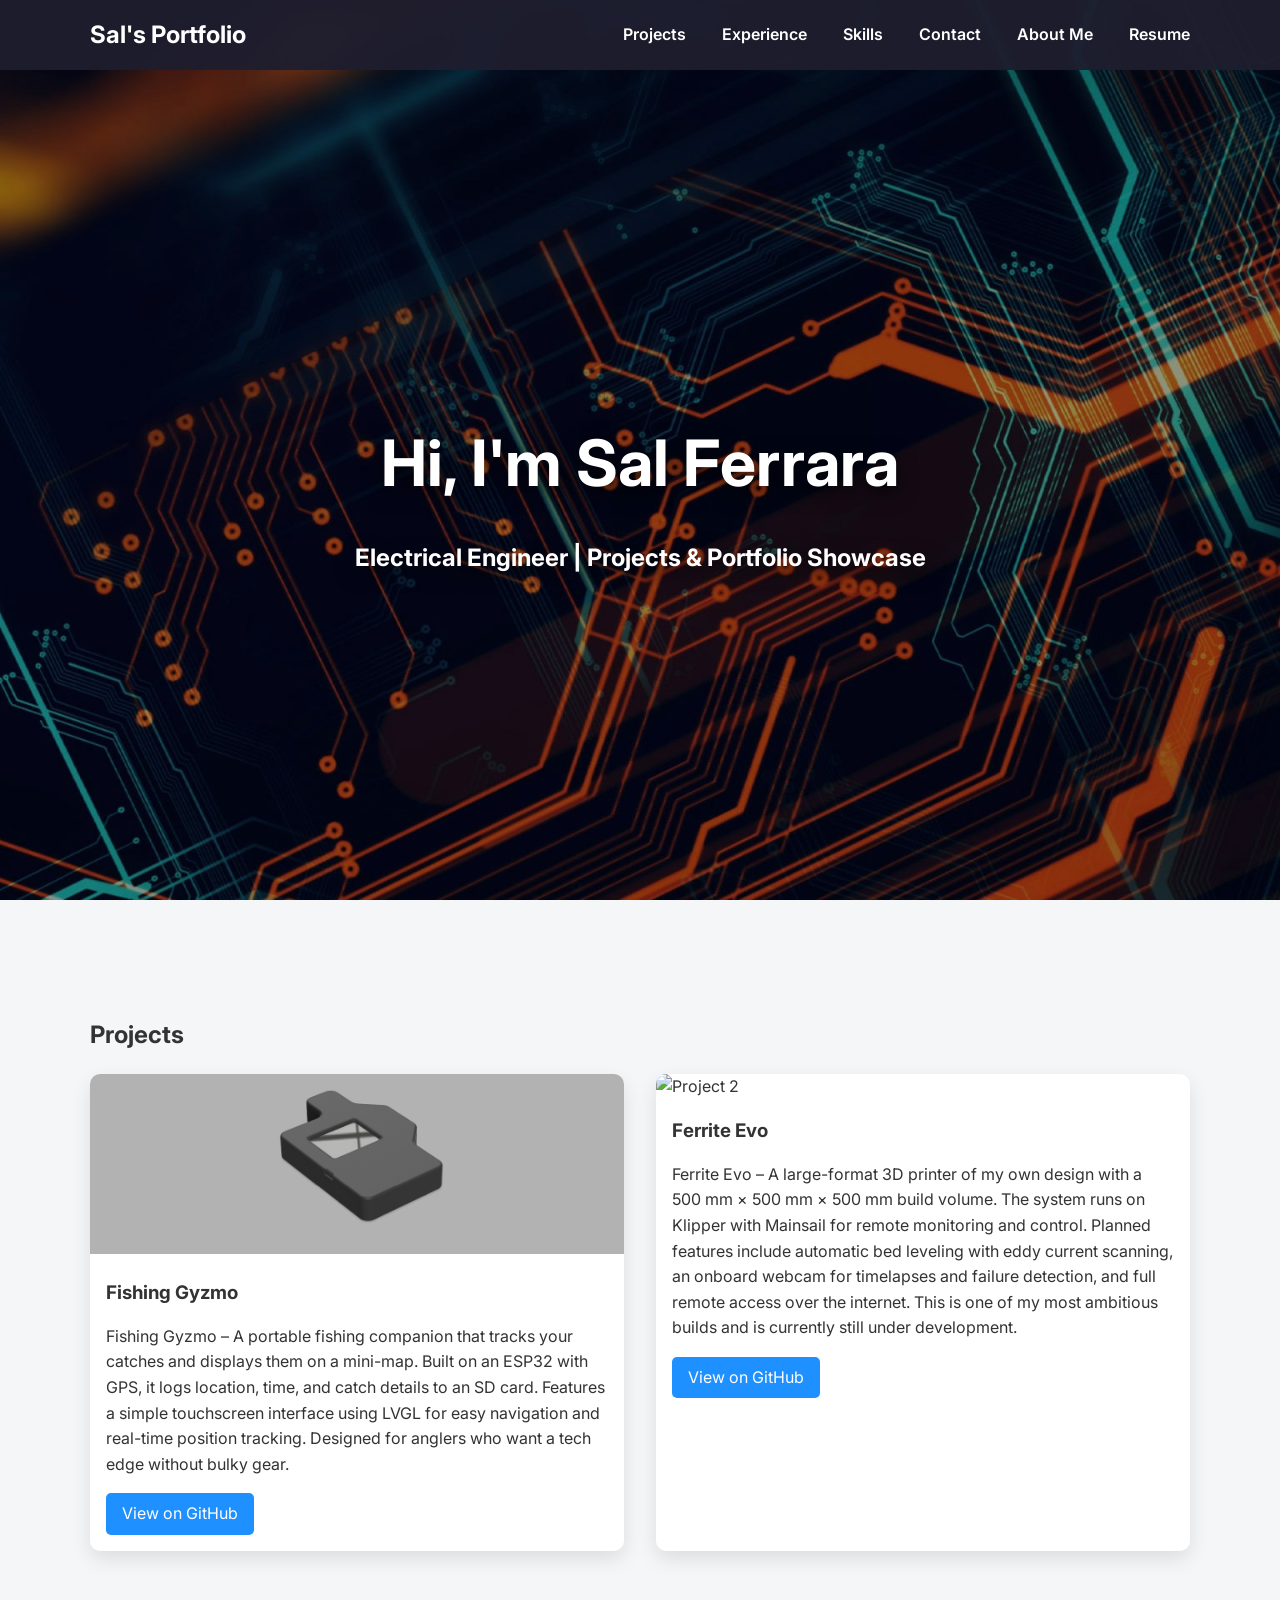
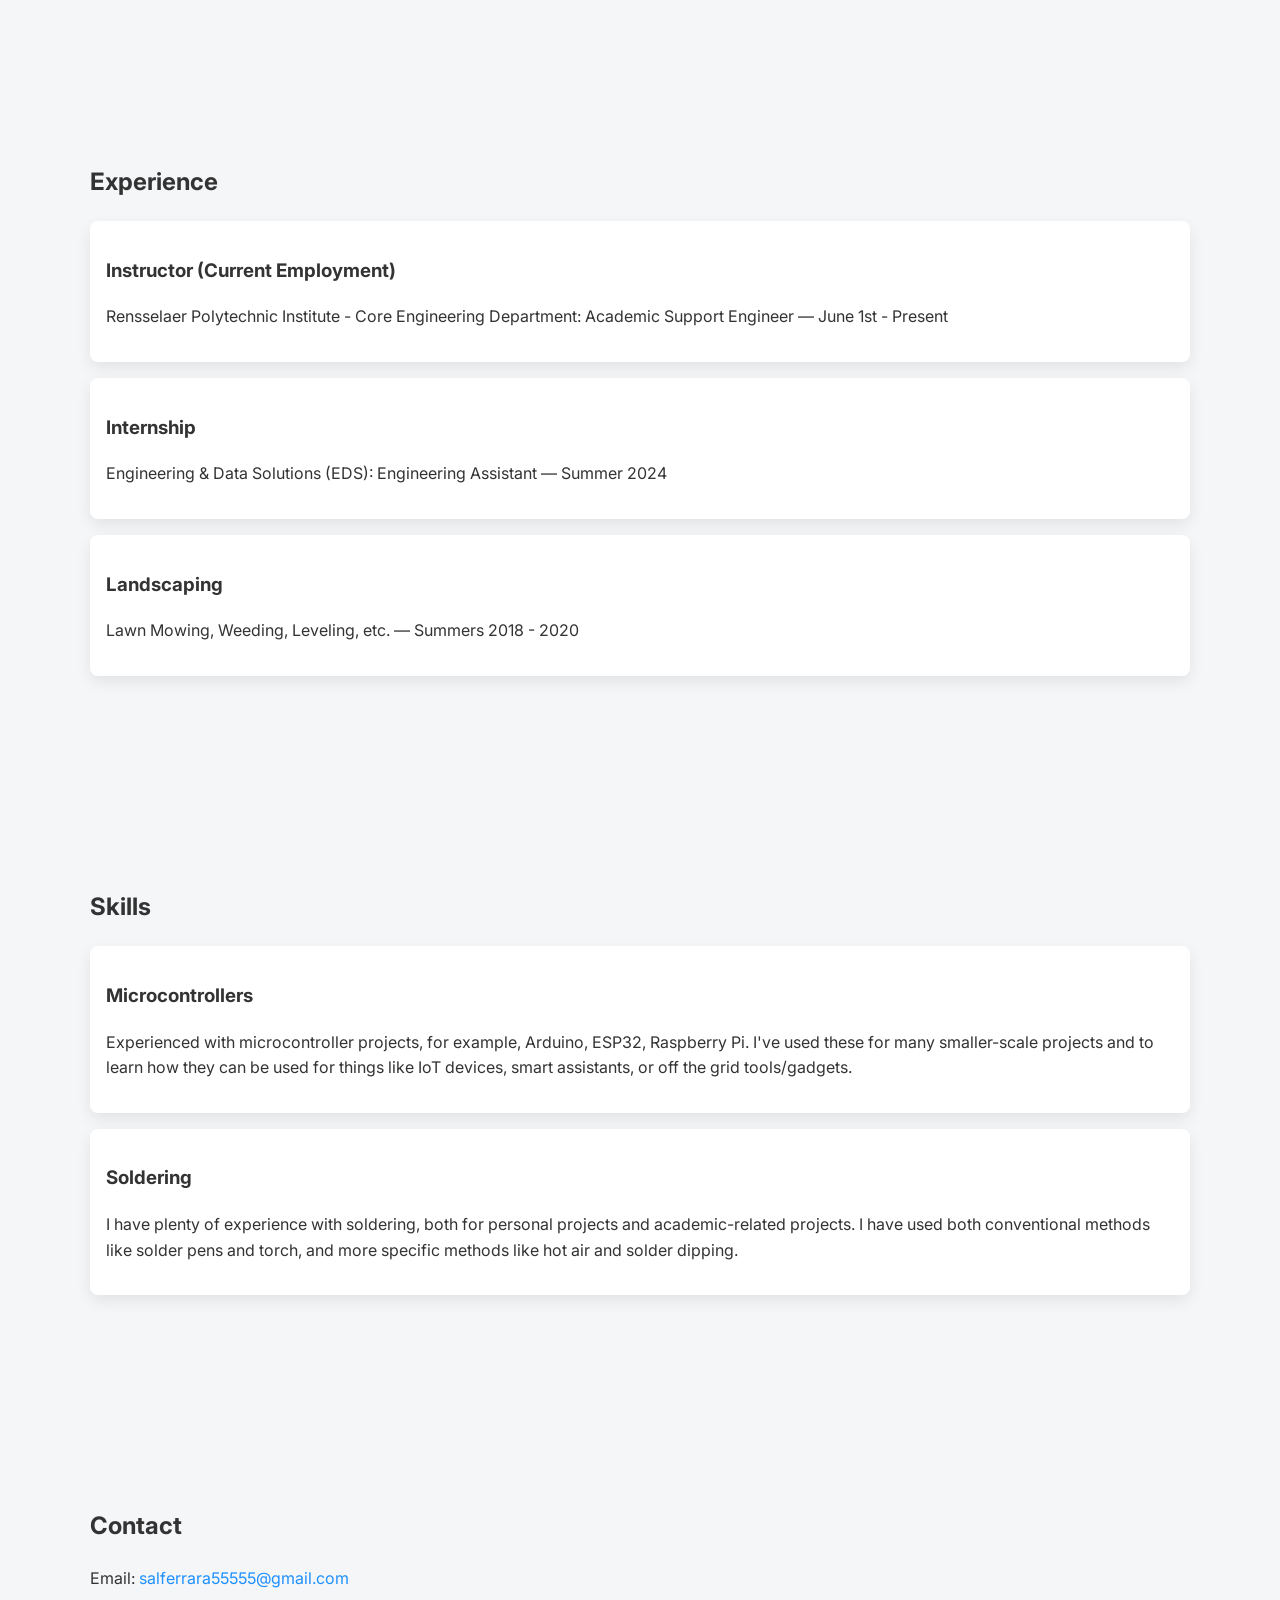
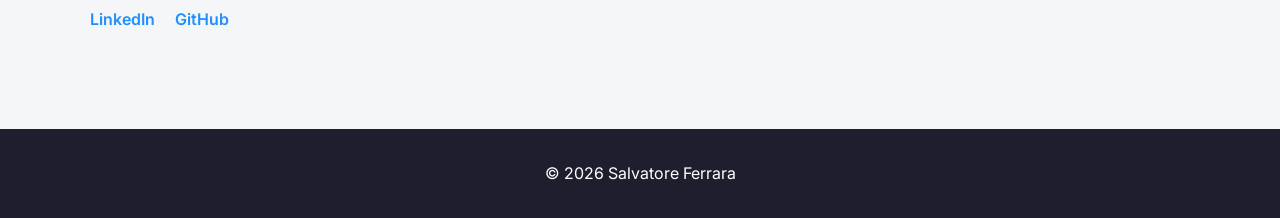
==== index.html @ 52828cb0 "Update index.html" ====
<!DOCTYPE html>
<html lang="en">
<head>
  <meta charset="UTF-8">
  <meta name="viewport" content="width=device-width, initial-scale=1.0">
  <title>Sal's Portfolio</title>
  <link href="https://fonts.googleapis.com/css2?family=Inter:wght@400;600;700&display=swap" rel="stylesheet">
  <link rel="stylesheet" href="style.css">
</head>
<body>

  <!-- Header / Navigation -->
  <header>
    <div class="container nav">
      <div class="logo">Sal's Portfolio</div>
      <nav class="nav-right">
        <a href="#projects">Projects</a>
        <a href="#experience">Experience</a>
        <a href="#skills">Skills</a>
        <a href="#contact">Contact</a>
        <a href="about.html">About Me</a>
        <a href="https://drive.google.com/file/d/1Gqsgn_rPoTcJtVbdsubpHDqqaTnlndVA/view?usp=sharing" target="_blank" class="no-scroll">Resume</a>
      </nav>
    </div>
  </header>

  <!-- Hero Section -->
  <section class="hero" id="hero">
    <div class="hero-content">
      <h1>Hi, I'm Sal Ferrara</h1>
      <p>Electrical Engineer | Projects & Portfolio Showcase</p>
    </div>
  </section>

  <!-- Projects Section -->
  <section id="projects" class="section">
    <div class="container">
      <h2>Projects</h2>
      <div class="grid">
        <div class="card">
          <img src="images/project1.png" alt="Project 1">
          <h3>Fishing Gyzmo</h3>
          <p>Fishing Gyzmo – A portable fishing companion that tracks your catches and displays them on a mini-map. Built on an ESP32 with GPS, it logs location, time, and catch details to an SD card. Features a simple touchscreen interface using LVGL for easy navigation and real-time position tracking. Designed for anglers who want a tech edge without bulky gear.</p>
          <a href="https://github.com/SalFerrara5/Fishing-Gyzmo/blob/main/README.md" class="btn">View on GitHub</a>
        </div>
        <div class="card">
          <img src="images/project2.png" alt="Project 2">
          <h3>Ferrite Evo</h3>
          <p>Ferrite Evo – A large-format 3D printer of my own design with a 500 mm × 500 mm × 500 mm build volume. The system runs on Klipper with Mainsail for remote monitoring and control. Planned features include automatic bed leveling with eddy current scanning, an onboard webcam for timelapses and failure detection, and full remote access over the internet. This is one of my most ambitious builds and is currently still under development.</p>
          <a href="https://github.com/username/project2" class="btn">View on GitHub</a>
        </div>
      </div>
    </div>
  </section>

  <!-- Experience Section -->
  <section id="experience" class="section">
    <div class="container">
      <h2>Experience</h2>
      <div class="experience-list">
        <div class="experience-item">
          <h3>Instructor (Current Employment)</h3>
          <p>Rensselaer Polytechnic Institute - Core Engineering Department: Academic Support Engineer — June 1st - Present</p>
        </div>
        <div class="experience-item">
          <h3>Internship</h3>
          <p>Engineering & Data Solutions (EDS): Engineering Assistant — Summer 2024</p>
        </div>
        <div class="experience-item">
          <h3>Landscaping</h3>
          <p>Lawn Mowing, Weeding, Leveling, etc. — Summers 2018 - 2020</p>
        </div>
      </div>
    </div>
  </section>

  <!-- Skills Section -->
  <section id="skills" class="section">
    <div class="container">
      <h2>Skills</h2>
      <div class="skills-list">
        <div class="skills-item">
          <h3>Microcontrollers</h3>
          <p>Experienced with microcontroller projects, for example, Arduino, ESP32, Raspberry Pi. I've used these for many smaller-scale projects and to learn how they can be used for things like IoT devices, smart assistants, or off the grid tools/gadgets.</p>
        </div>
        <div class="skills-item">
          <h3>Soldering</h3>
          <p>I have plenty of experience with soldering, both for personal projects and academic-related projects. I have used both conventional methods like solder pens and torch, and more specific methods like hot air and solder dipping.</p>
        </div>
      </div>
    </div>
  </section>

  <!-- Contact Section -->
  <section id="contact" class="section">
    <div class="container">
      <h2>Contact</h2>
      <p>Email: <a href="#" id="emailLink">salferrara55555@gmail.com</a></p>
      <div class="social-links">
        <a href="https://www.linkedin.com/in/salvatore-ferrara-8399ab27a/" target="_blank">LinkedIn</a>
        <a href="https://github.com/SalFerrara5" target="_blank">GitHub</a>
      </div>
    </div>
  </section>

  <!-- Footer -->
  <footer>
    <p>© 2026 Salvatore Ferrara</p>
  </footer>

  <!-- Scripts -->
  <script>
    // Copy email to clipboard
    const email = "salferrara55555@gmail.com";
    const link = document.getElementById("emailLink");
    link.addEventListener("click", function(e) {
      e.preventDefault();
      navigator.clipboard.writeText(email);
      const originalText = link.textContent;
      link.textContent = "Email copied!";
      setTimeout(() => { link.textContent = originalText; }, 2000);
    });

    // Smooth scroll only for hash links
    const navLinks = document.querySelectorAll('nav a');
    navLinks.forEach(link => {
      const href = link.getAttribute('href');
      if (href.startsWith("#")) { // only hash links
        link.addEventListener('click', e => {
          e.preventDefault();
          const target = document.querySelector(href);
          if (target) target.scrollIntoView({ behavior: 'smooth' });
        });
      }
    });

    // Fade in/out cards, experience, and skills
    const faders = document.querySelectorAll('.card, .experience-item, .skills-item');
    const appearOptions = { threshold: 0.2, rootMargin: "0px 0px -50px 0px" };
    const appearOnScroll = new IntersectionObserver((entries) => {
      entries.forEach(entry => {
        if (entry.isIntersecting) {
          entry.target.classList.add('appear');
        } else {
          entry.target.classList.remove('appear');
        }
      });
    }, appearOptions);
    faders.forEach(fader => appearOnScroll.observe(fader));
  </script>

</body>
</html>
---- style.css ----
/* Base */
body {
  font-family: 'Inter', sans-serif;
  margin: 0;
  padding: 0;
  background: #f4f6f8;
  color: #333;
  line-height: 1.6;
}

a {
  text-decoration: none;
  color: #1e90ff;
  transition: color 0.3s;
}

/* Header */
header {
  position: fixed;
  width: 100%;
  background: rgba(30,30,47,0.95);
  z-index: 1000;
  top: 0;
}

.nav {
  display: flex;
  justify-content: space-between;
  align-items: center;
  max-width: 1100px;
  margin: auto;
  padding: 1rem 0;
}

.logo {
  font-weight: 700;
  font-size: 1.5rem;
  color: #fff;
}

.nav-right a {
  margin-left: 2rem;
  font-weight: 600;
  color: #fff;
}

.nav-right a:hover {
  color: #1e90ff;
}

/* Hero */
.hero {
  position: relative;
  background: url('images/hero_background.jpg') center/cover no-repeat;
  min-height: 100vh;
  display: flex;
  justify-content: center;
  align-items: center;
  text-align: center;
  color: #fff;
  padding-top: 60px; /* space for fixed nav */
  box-sizing: border-box;
  overflow: visible;  /* ensures shadows aren’t clipped */
}

.hero::before {
  content: "";
  position: absolute;
  top: 0; left: 0; right: 0; bottom: 0;
  background: rgba(0,0,0,0.4); /* optional overlay for readability */
  z-index: 1;
}

.hero-content {
  position: relative;
  z-index: 2; /* sits above image and overlay */
  font-weight: 700;
  opacity: 0;
  transform: translateY(20px);
  animation: fadeInUp 1s forwards 0.3s;
  max-width: 900px;
}

/* Darker drop shadow for text */
.hero h1, .hero p {
  text-shadow: 0 6px 20px rgba(0,0,0,0.85);
}

/* Desktop sizes */
.hero .hero-content h1 {
  font-size: 4rem;
  margin-bottom: 0.5rem;
}

.hero .hero-content p {
  font-size: 1.5rem;
  color: #fff;
}

/* Responsive sizes */
@media (max-width: 768px) {
  .hero .hero-content h1 {
    font-size: 3rem;
  }
  .hero .hero-content p {
    font-size: 1.2rem;
  }
}

/* fade-in animation */
@keyframes fadeInUp {
  to {
    opacity: 1;
    transform: translateY(0);
  }
}

/* Sections */
.section {
  padding: 6rem 0;
}

.container {
  width: 90%;
  max-width: 1100px;
  margin: auto;
}

/* Projects */
.grid {
  display: grid;
  grid-template-columns: repeat(auto-fit, minmax(280px, 1fr));
  gap: 2rem;
}

.card {
  background: #fff;
  border-radius: 10px;
  overflow: hidden;
  box-shadow: 0 8px 20px rgba(0,0,0,0.1);
  opacity: 0;
  transform: translateY(30px);
  transition: all 0.6s ease-out;
}

.card.appear {
  opacity: 1;
  transform: translateY(0);
}

.card img {
  width: 100%;
  height: 180px;
  object-fit: cover;
}

.card h3 {
  margin: 1rem;
}

.card p {
  margin: 0 1rem 1rem;
}

.btn {
  display: inline-block;
  margin: 0 1rem 1rem;
  padding: 0.5rem 1rem;
  background: #1e90ff;
  color: #fff;
  border-radius: 5px;
}

.btn:hover {
  background: #0073e6;
}

/* Experience */
.experience-list {
  display: flex;
  flex-direction: column;
  gap: 1rem;
}

.experience-item {
  background: #fff;
  padding: 1rem;
  border-radius: 8px;
  box-shadow: 0 6px 15px rgba(0,0,0,0.08);
  opacity: 0;
  transform: translateY(30px);
  transition: all 0.6s ease-out;
}

.experience-item.appear {
  opacity: 1;
  transform: translateY(0);
}

.skills-list {
  display: flex;
  flex-direction: column;
  gap: 1rem;
}

.skills-item {
  background: #fff;
  padding: 1rem;
  border-radius: 8px;
  box-shadow: 0 6px 15px rgba(0,0,0,0.08);
  opacity: 0;
  transform: translateY(30px);
  transition: all 0.6s ease-out;
}

.skills-item.appear {
  opacity: 1;
  transform: translateY(0);
}

/* Contact */
.social-links a {
  margin-right: 1rem;
  font-weight: 600;
}

footer {
  background: #1e1e2f;
  color: #fff;
  text-align: center;
  padding: 1rem;
}
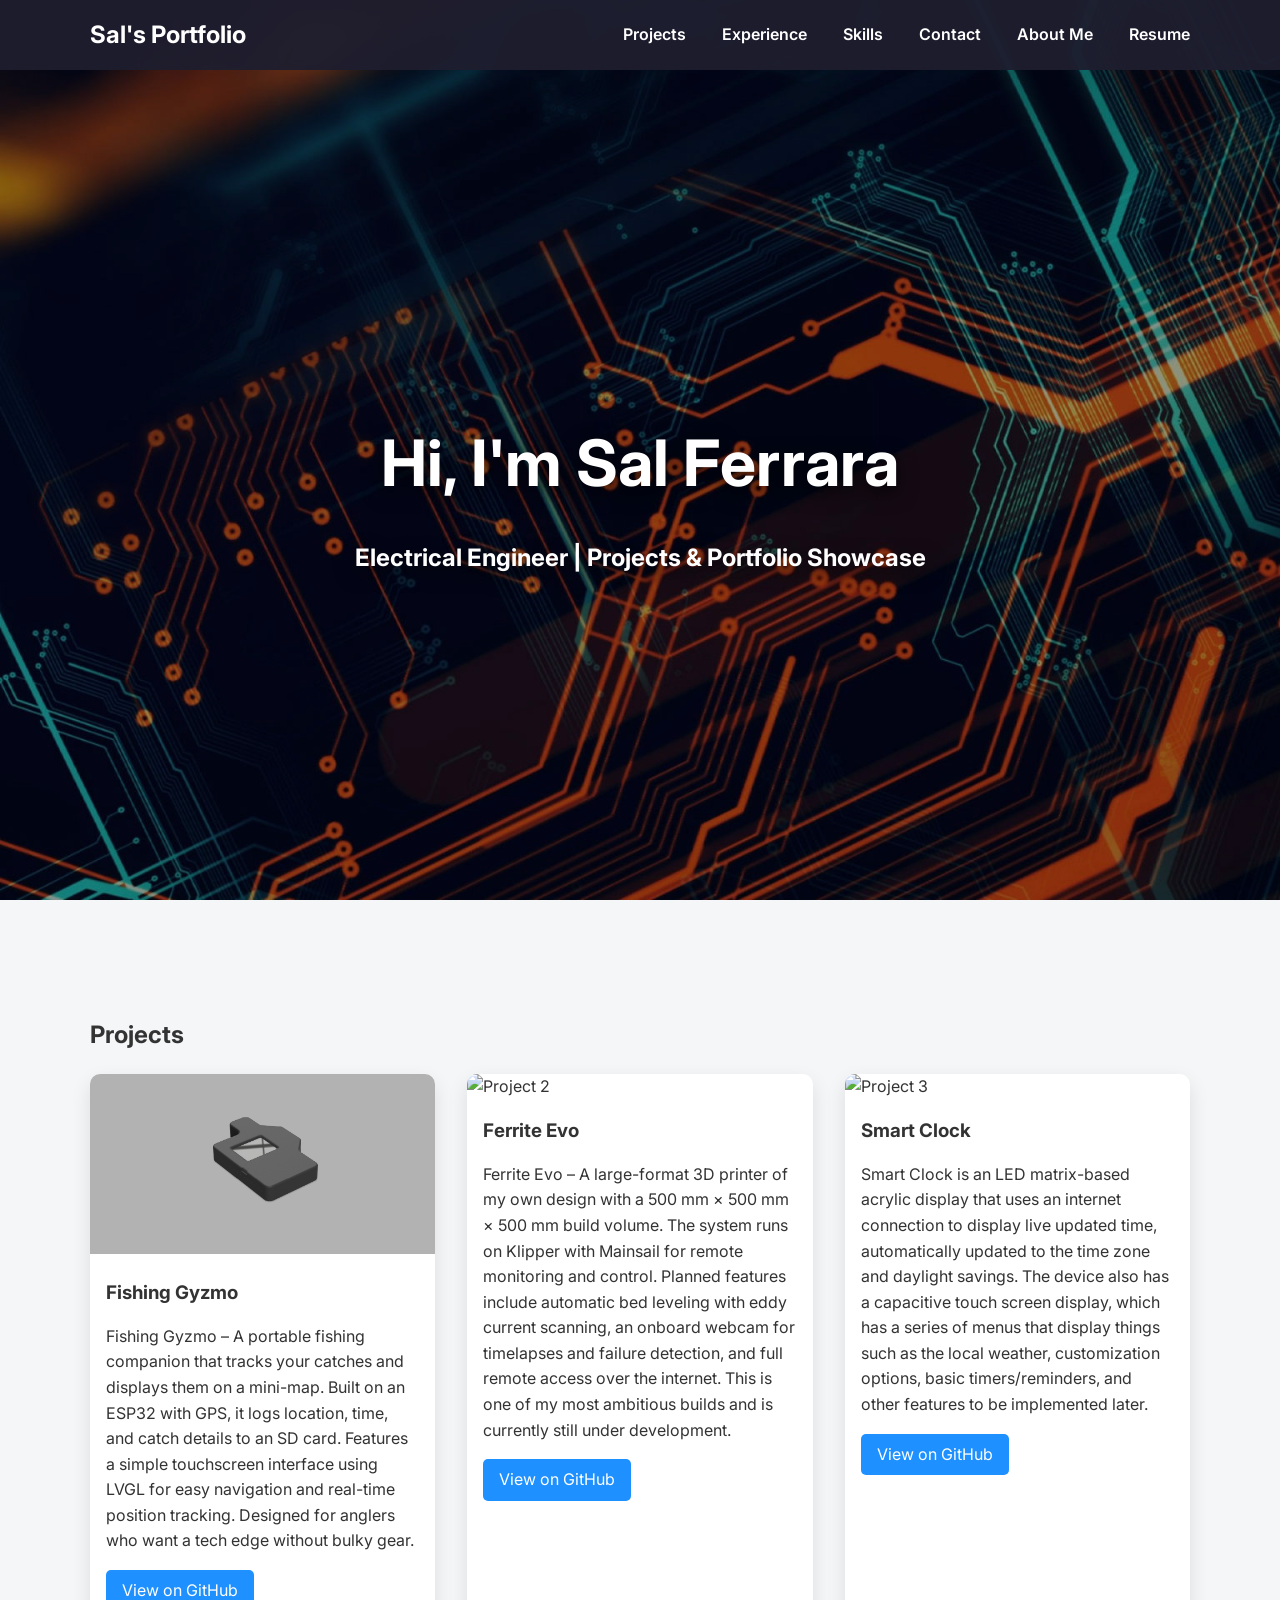
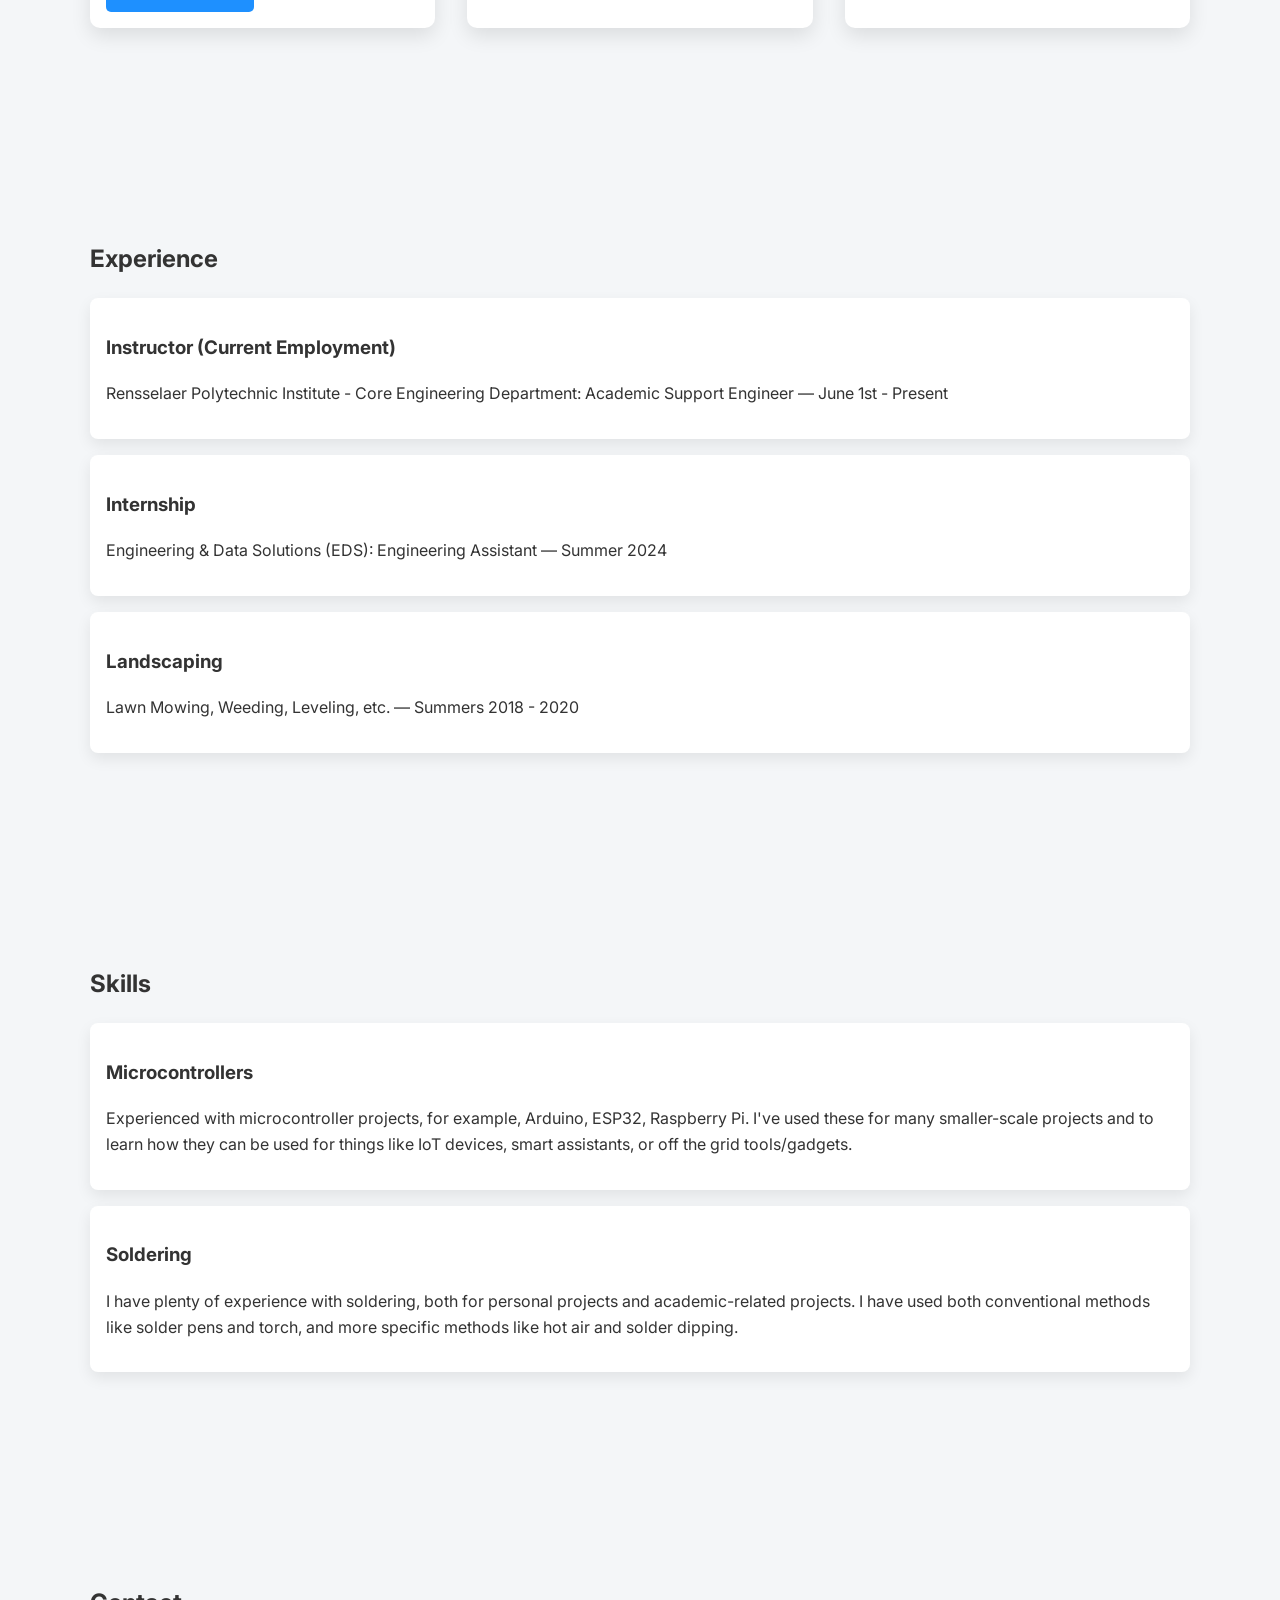
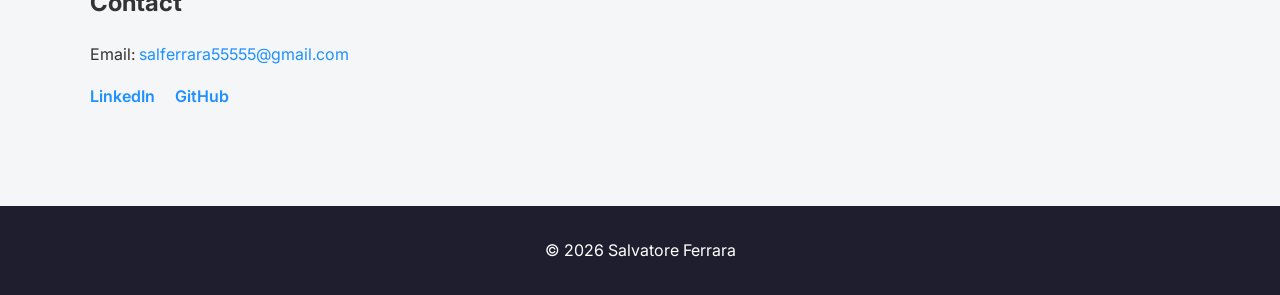
==== commit a1459beb: "Add Smart Clock project details to index.html" ====
--- a/index.html
+++ b/index.html
@@ -48,6 +48,12 @@
           <h3>Ferrite Evo</h3>
           <p>Ferrite Evo – A large-format 3D printer of my own design with a 500 mm × 500 mm × 500 mm build volume. The system runs on Klipper with Mainsail for remote monitoring and control. Planned features include automatic bed leveling with eddy current scanning, an onboard webcam for timelapses and failure detection, and full remote access over the internet. This is one of my most ambitious builds and is currently still under development.</p>
           <a href="https://github.com/username/project2" class="btn">View on GitHub</a>
+        </div>
+        <div class="card">
+          <img src="images/project3.png" alt="Project 3">
+          <h3>Smart Clock</h3>
+          <p>Smart Clock is an LED matrix-based acrylic display that uses an internet connection to display live updated time, automatically updated to the time zone and daylight savings. The device also has a capacitive touch screen display, which has a series of menus that display things such as the local weather, customization options, basic timers/reminders, and other features to be implemented later.</p>
+          <a href="https://github.com/username/project3" class="btn">View on GitHub</a>
         </div>
       </div>
     </div>
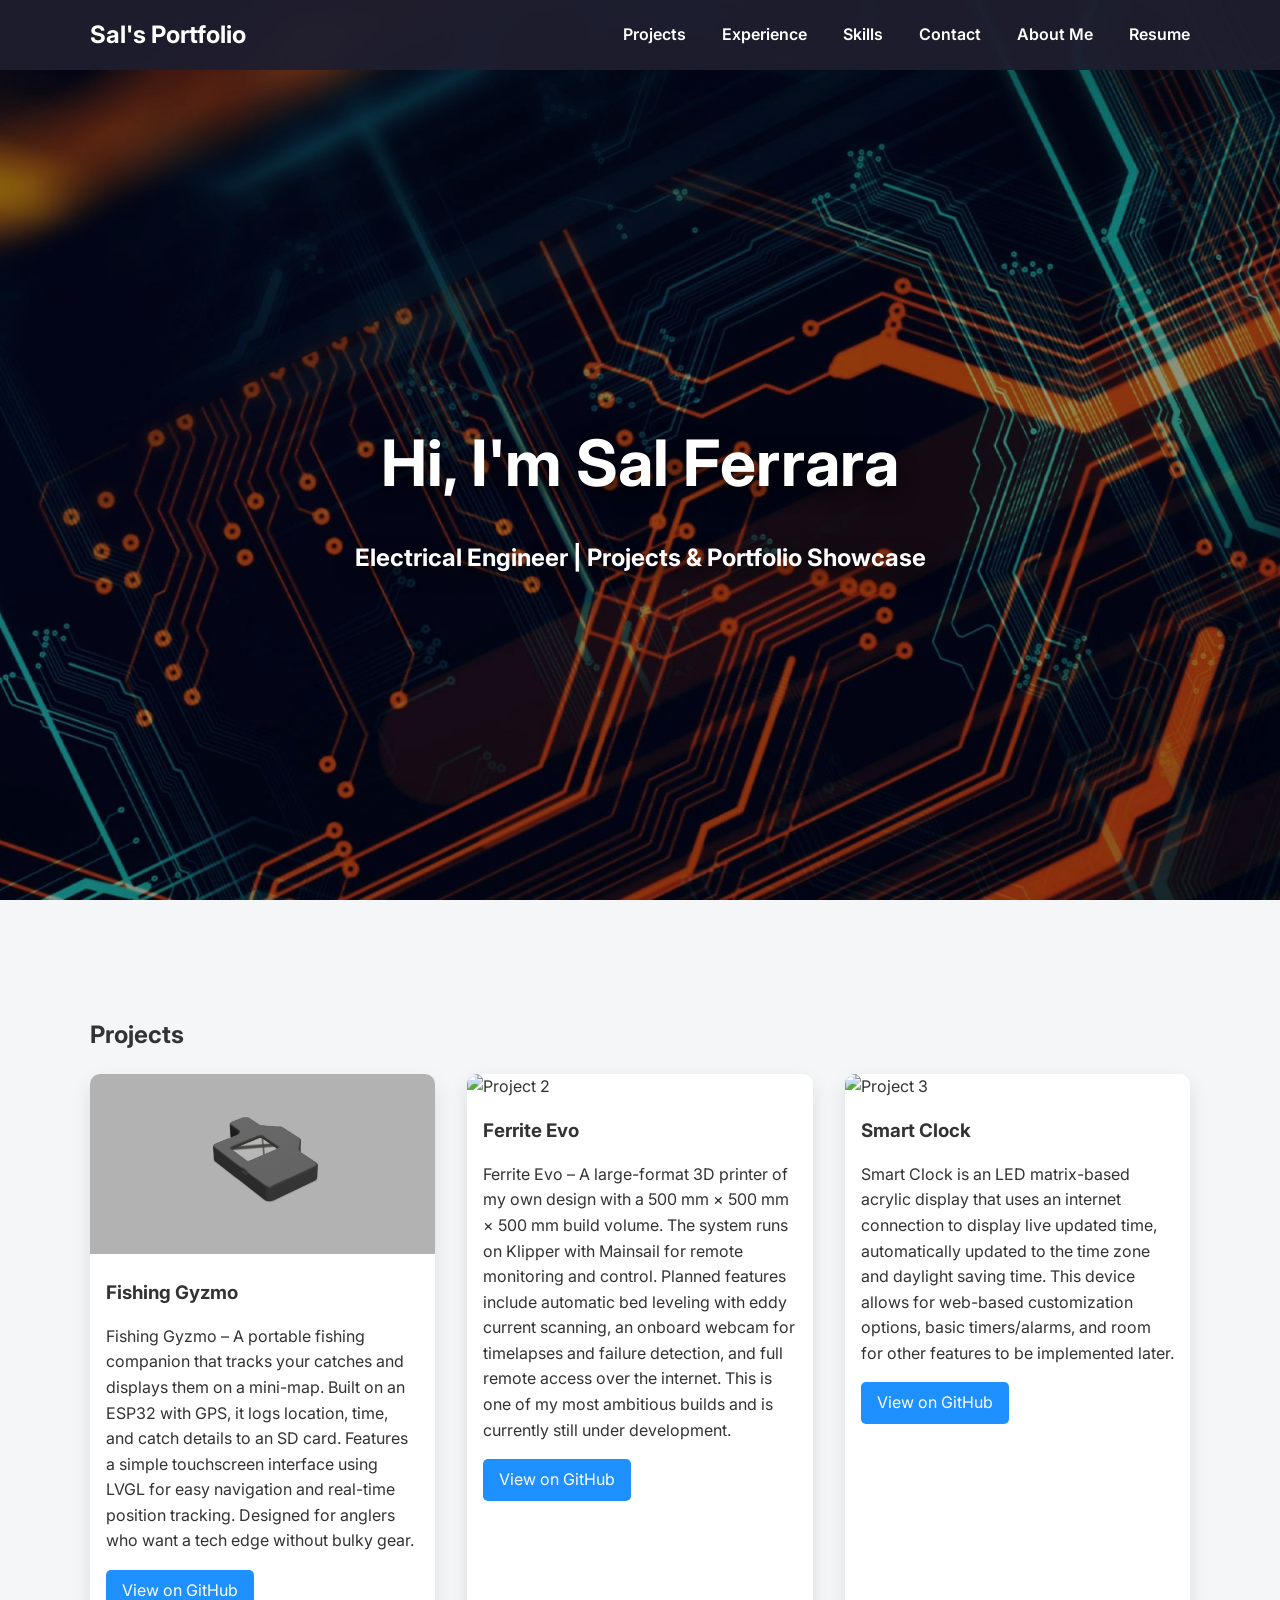
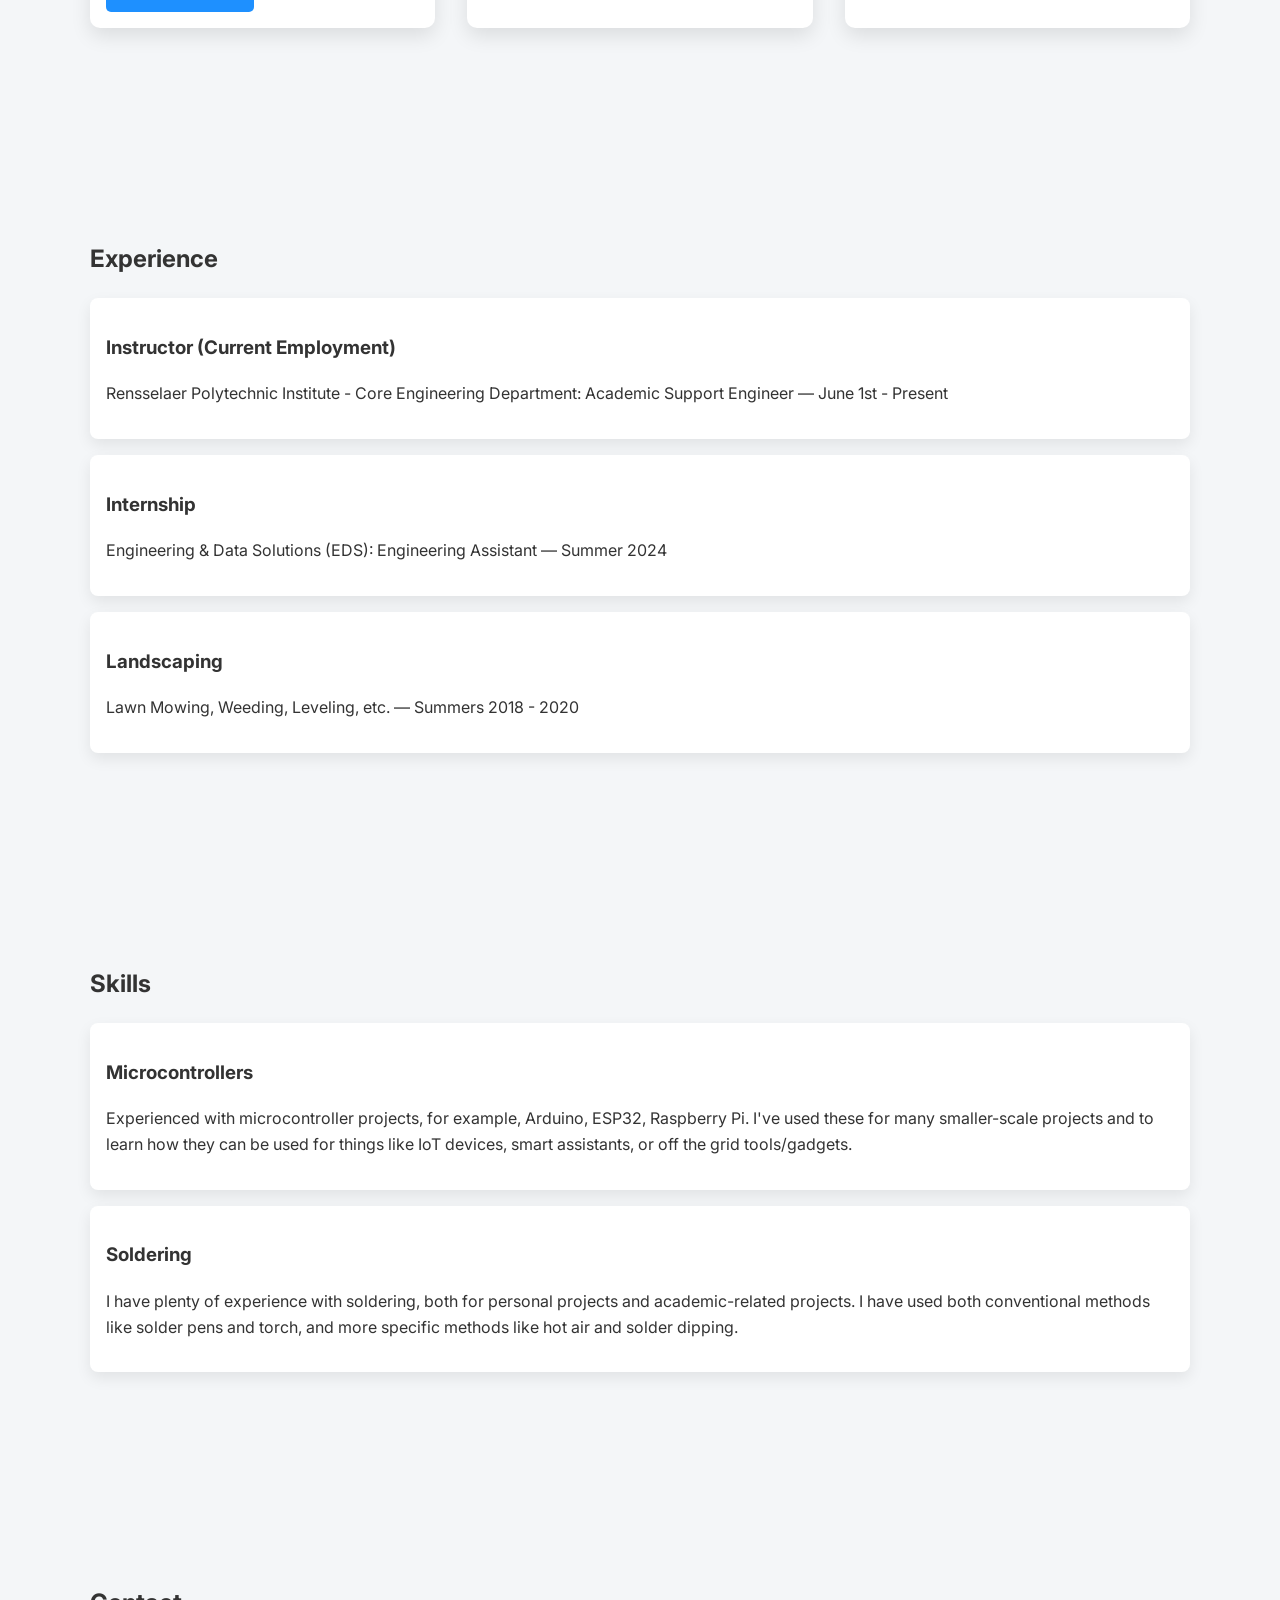
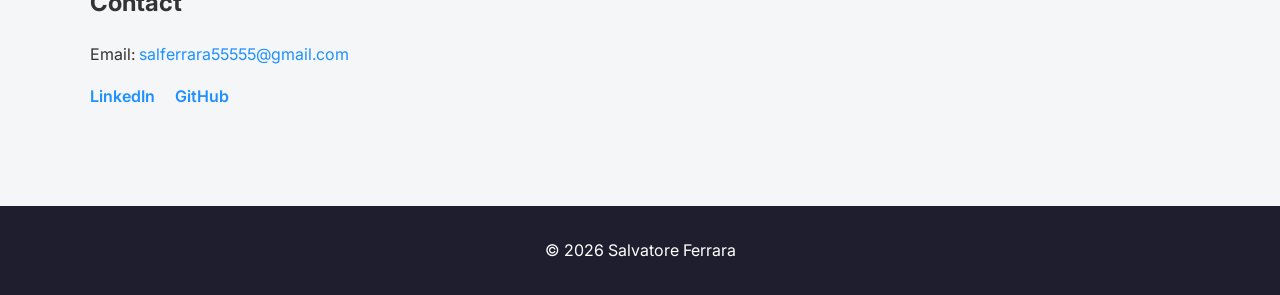
==== commit edffcdbe: "Revise Smart Clock project description Updated the description of the Smart Clock project for clarit" ====
--- a/index.html
+++ b/index.html
@@ -52,7 +52,7 @@
         <div class="card">
           <img src="images/project3.png" alt="Project 3">
           <h3>Smart Clock</h3>
-          <p>Smart Clock is an LED matrix-based acrylic display that uses an internet connection to display live updated time, automatically updated to the time zone and daylight savings. The device also has a capacitive touch screen display, which has a series of menus that display things such as the local weather, customization options, basic timers/reminders, and other features to be implemented later.</p>
+          <p>Smart Clock is an LED matrix-based acrylic display that uses an internet connection to display live updated time, automatically updated to the time zone and daylight saving time. This device allows for web-based customization options, basic timers/alarms, and room for other features to be implemented later.</p>
           <a href="https://github.com/username/project3" class="btn">View on GitHub</a>
         </div>
       </div>
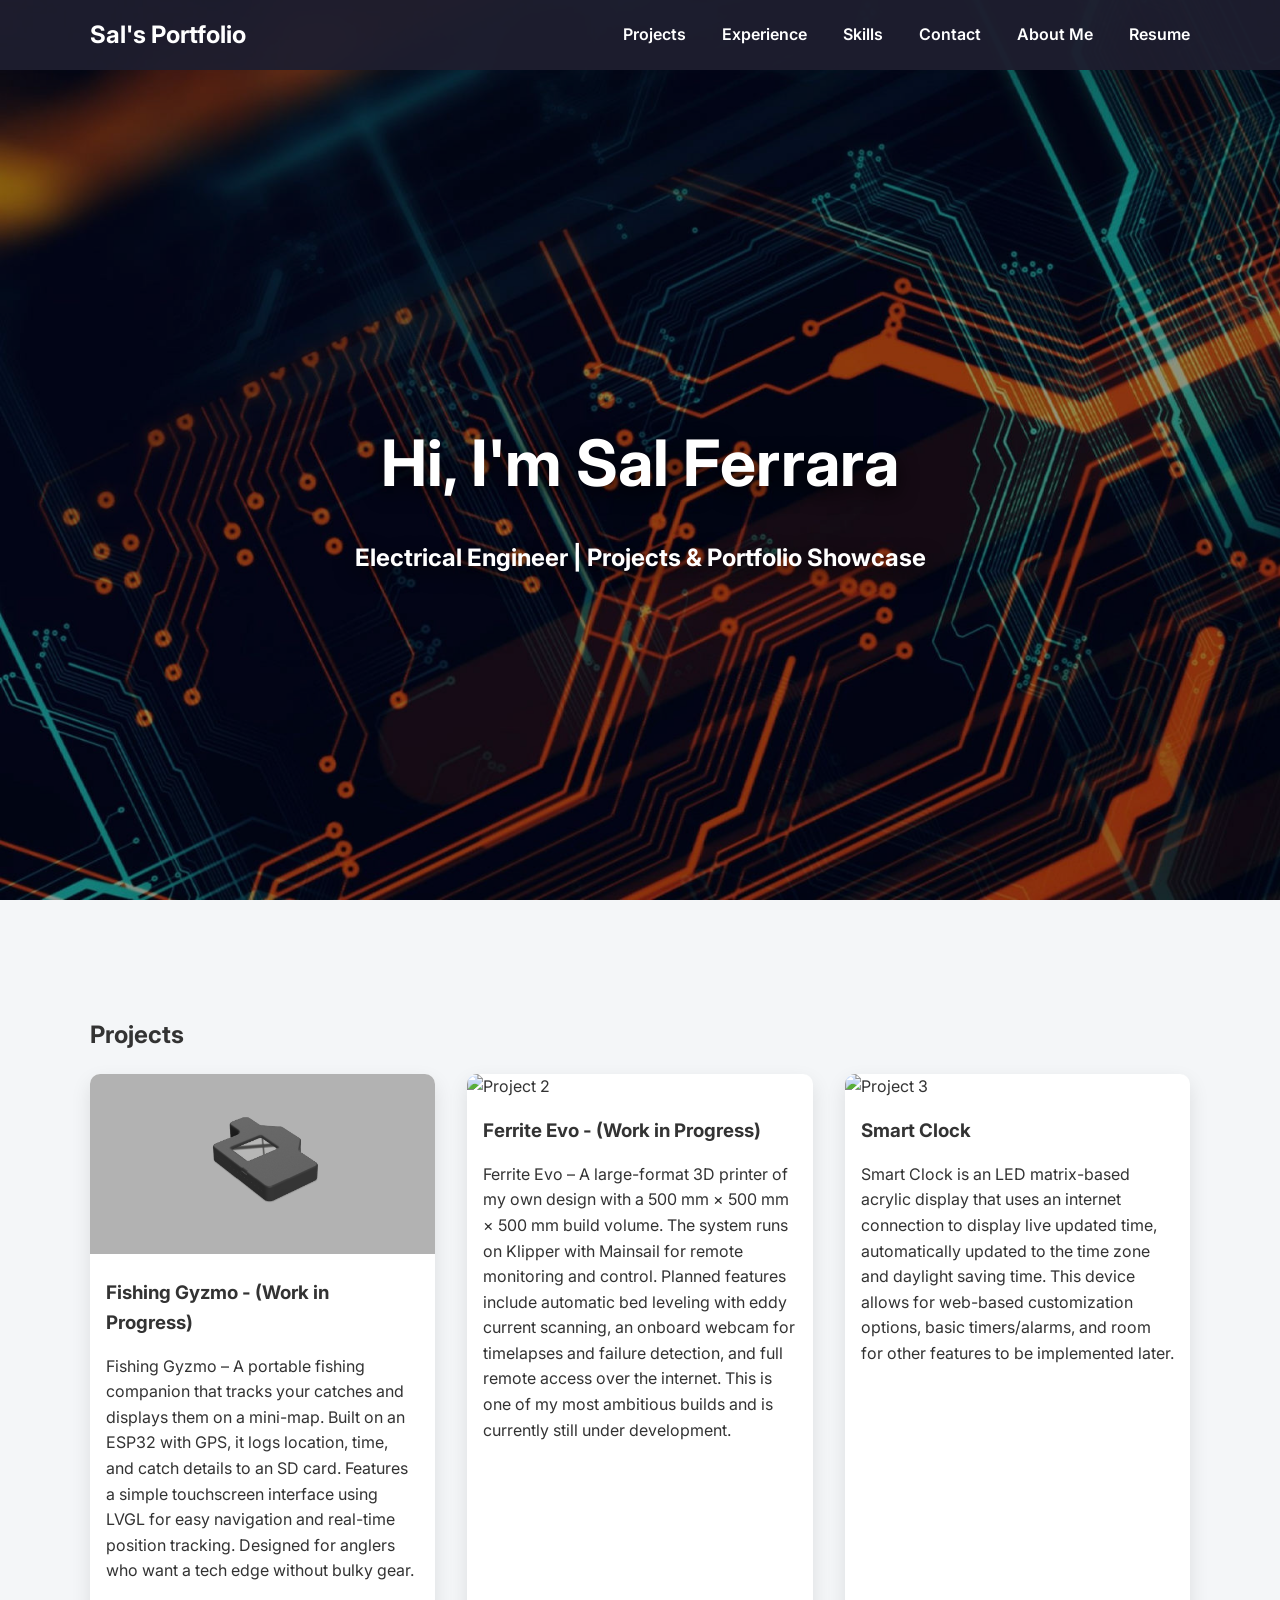
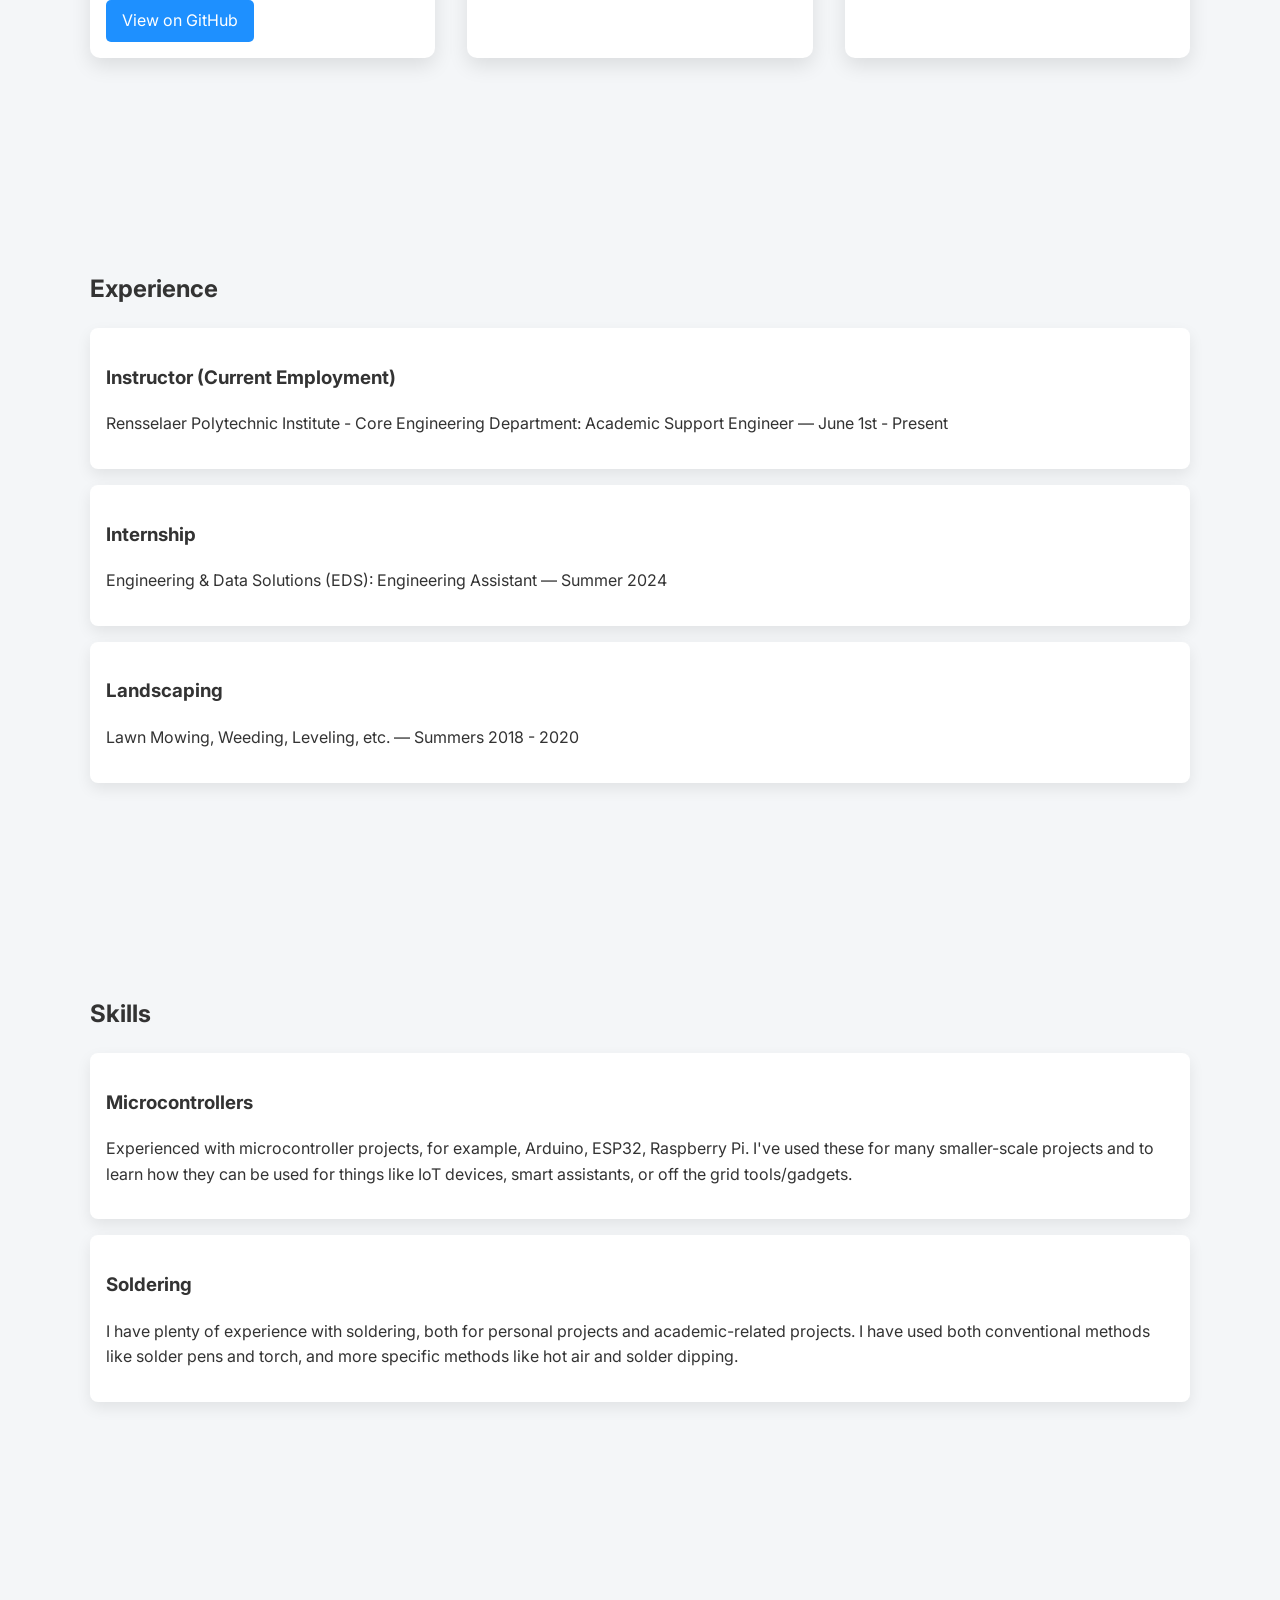
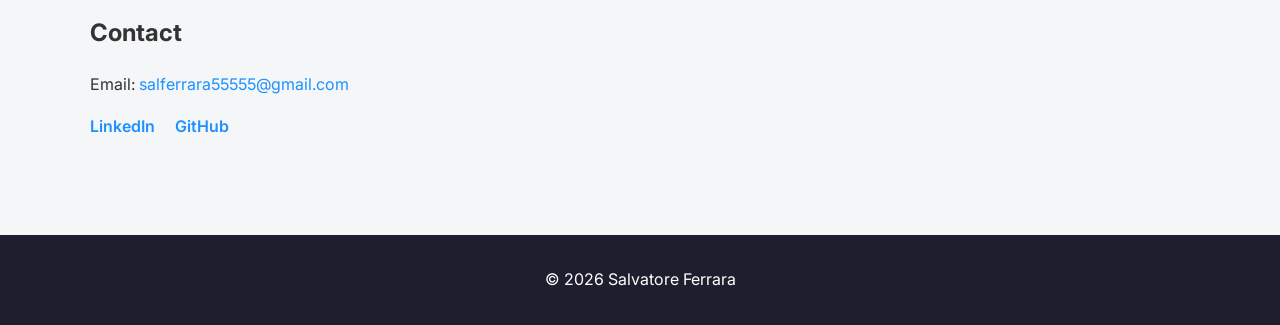
==== commit c5fbbedf: "Update project titles and GitHub links in index.html" ====
--- a/index.html
+++ b/index.html
@@ -39,21 +39,21 @@
       <div class="grid">
         <div class="card">
           <img src="images/project1.png" alt="Project 1">
-          <h3>Fishing Gyzmo</h3>
+          <h3>Fishing Gyzmo - (Work in Progress)</h3>
           <p>Fishing Gyzmo – A portable fishing companion that tracks your catches and displays them on a mini-map. Built on an ESP32 with GPS, it logs location, time, and catch details to an SD card. Features a simple touchscreen interface using LVGL for easy navigation and real-time position tracking. Designed for anglers who want a tech edge without bulky gear.</p>
           <a href="https://github.com/SalFerrara5/Fishing-Gyzmo/blob/main/README.md" class="btn">View on GitHub</a>
         </div>
         <div class="card">
           <img src="images/project2.png" alt="Project 2">
-          <h3>Ferrite Evo</h3>
+          <h3>Ferrite Evo - (Work in Progress)</h3>
           <p>Ferrite Evo – A large-format 3D printer of my own design with a 500 mm × 500 mm × 500 mm build volume. The system runs on Klipper with Mainsail for remote monitoring and control. Planned features include automatic bed leveling with eddy current scanning, an onboard webcam for timelapses and failure detection, and full remote access over the internet. This is one of my most ambitious builds and is currently still under development.</p>
-          <a href="https://github.com/username/project2" class="btn">View on GitHub</a>
+          <!-- <a href="https://github.com/username/project2" class="btn">View on GitHub</a> -->
         </div>
         <div class="card">
           <img src="images/project3.png" alt="Project 3">
           <h3>Smart Clock</h3>
           <p>Smart Clock is an LED matrix-based acrylic display that uses an internet connection to display live updated time, automatically updated to the time zone and daylight saving time. This device allows for web-based customization options, basic timers/alarms, and room for other features to be implemented later.</p>
-          <a href="https://github.com/username/project3" class="btn">View on GitHub</a>
+          <!-- <a href="https://github.com/username/project3" class="btn">View on GitHub</a> -->
         </div>
       </div>
     </div>
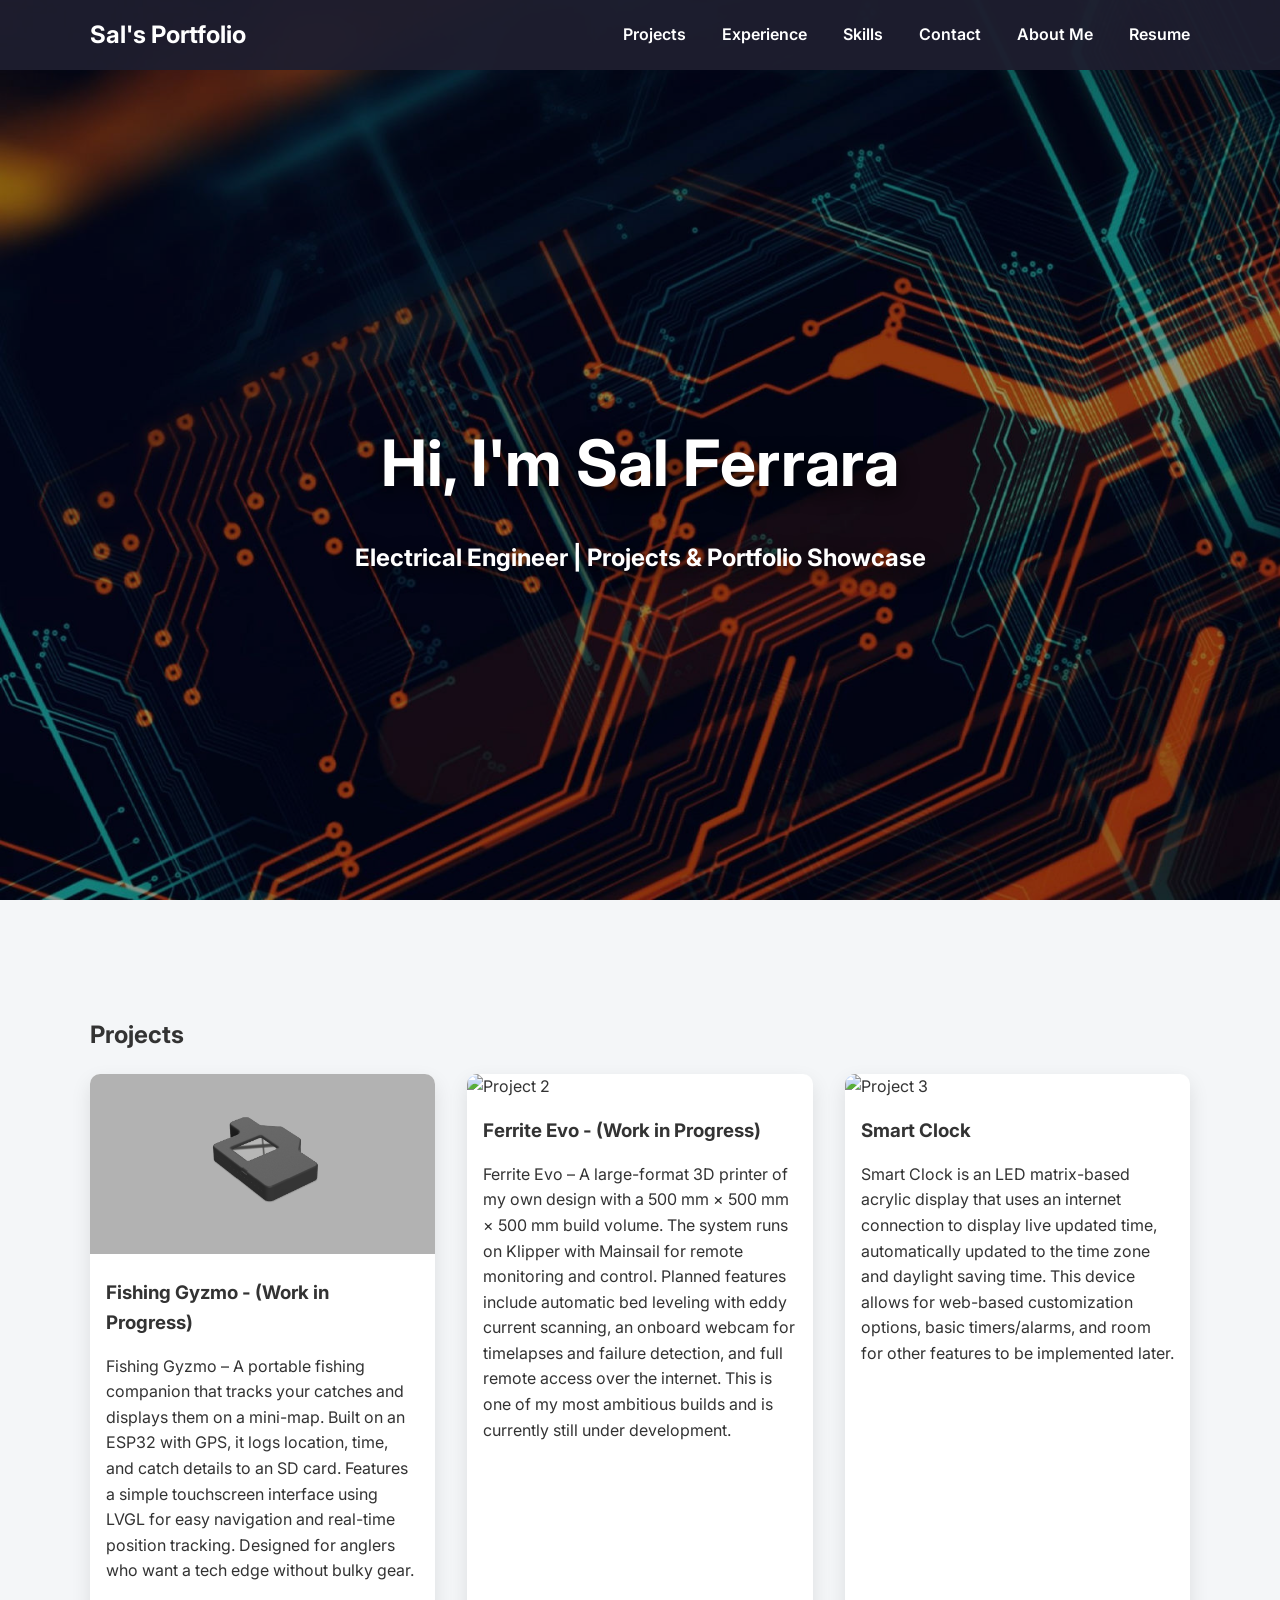
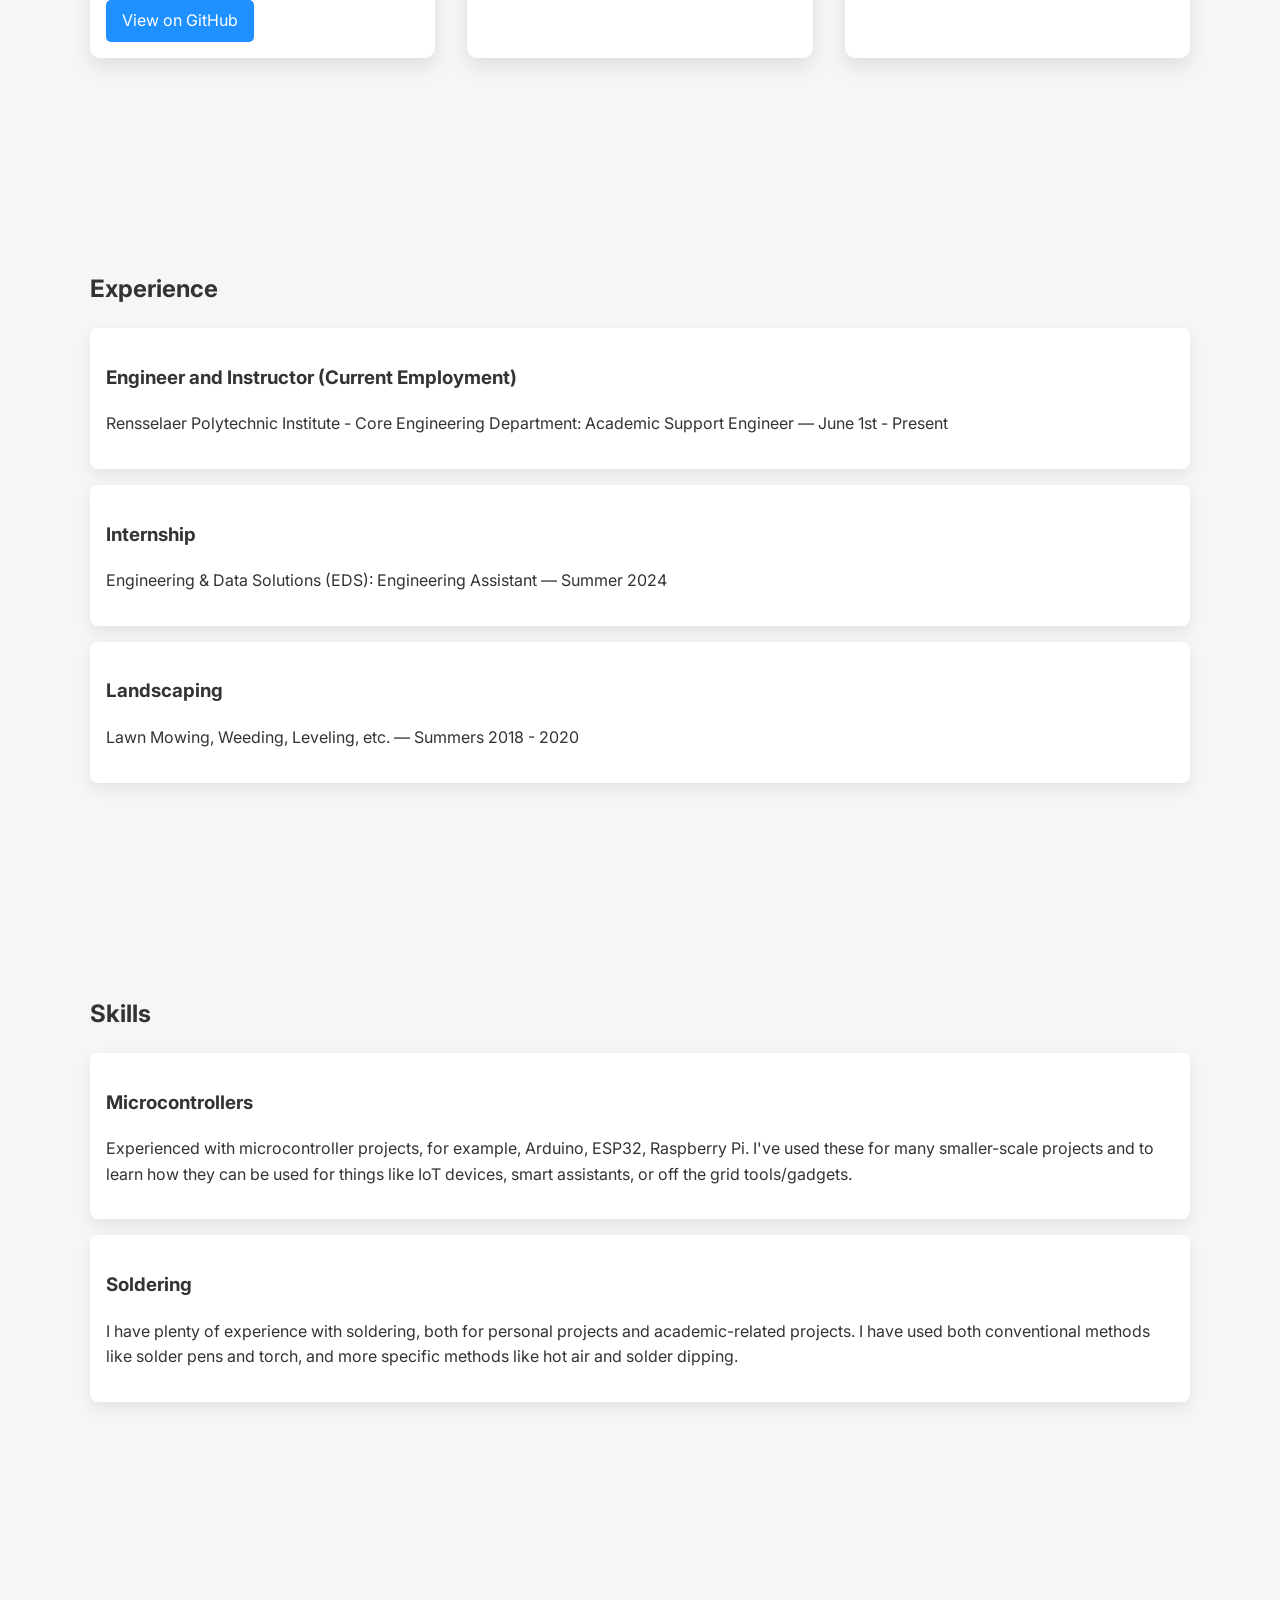
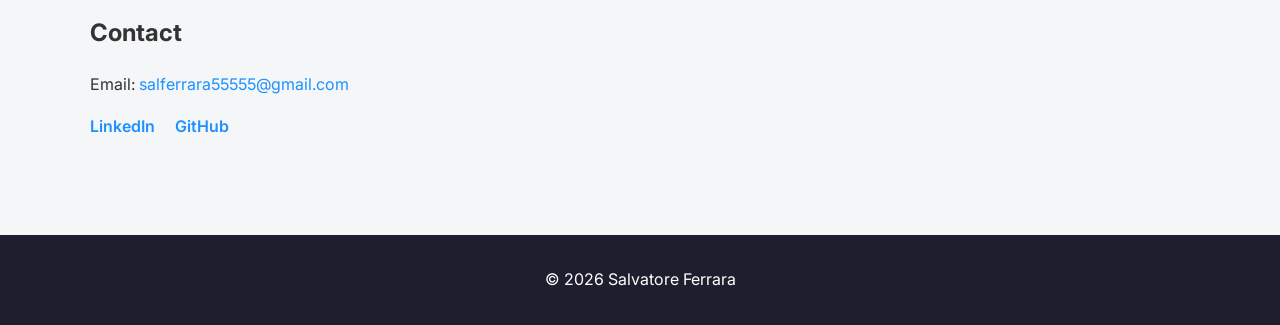
==== commit a853bf18: "Update job title to include 'Engineer'" ====
--- a/index.html
+++ b/index.html
@@ -65,7 +65,7 @@
       <h2>Experience</h2>
       <div class="experience-list">
         <div class="experience-item">
-          <h3>Instructor (Current Employment)</h3>
+          <h3>Engineer and Instructor (Current Employment)</h3>
           <p>Rensselaer Polytechnic Institute - Core Engineering Department: Academic Support Engineer — June 1st - Present</p>
         </div>
         <div class="experience-item">
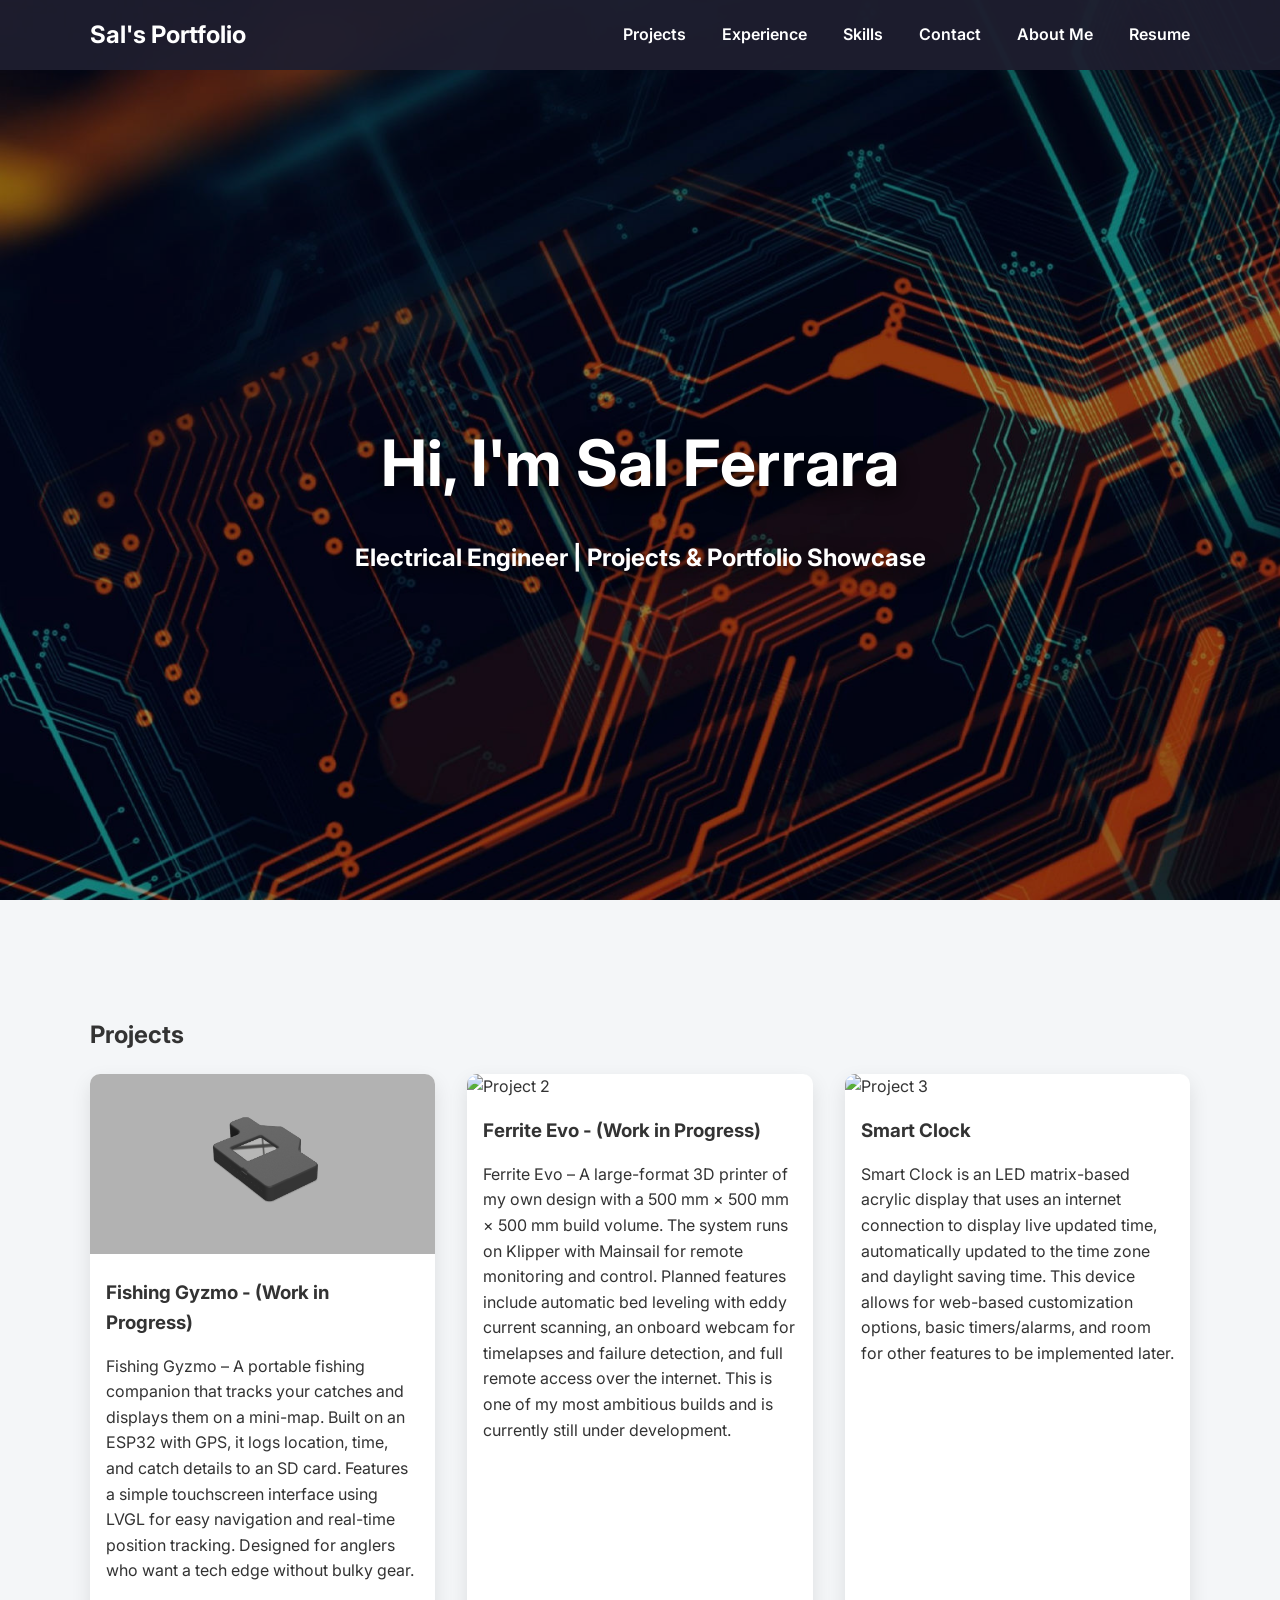
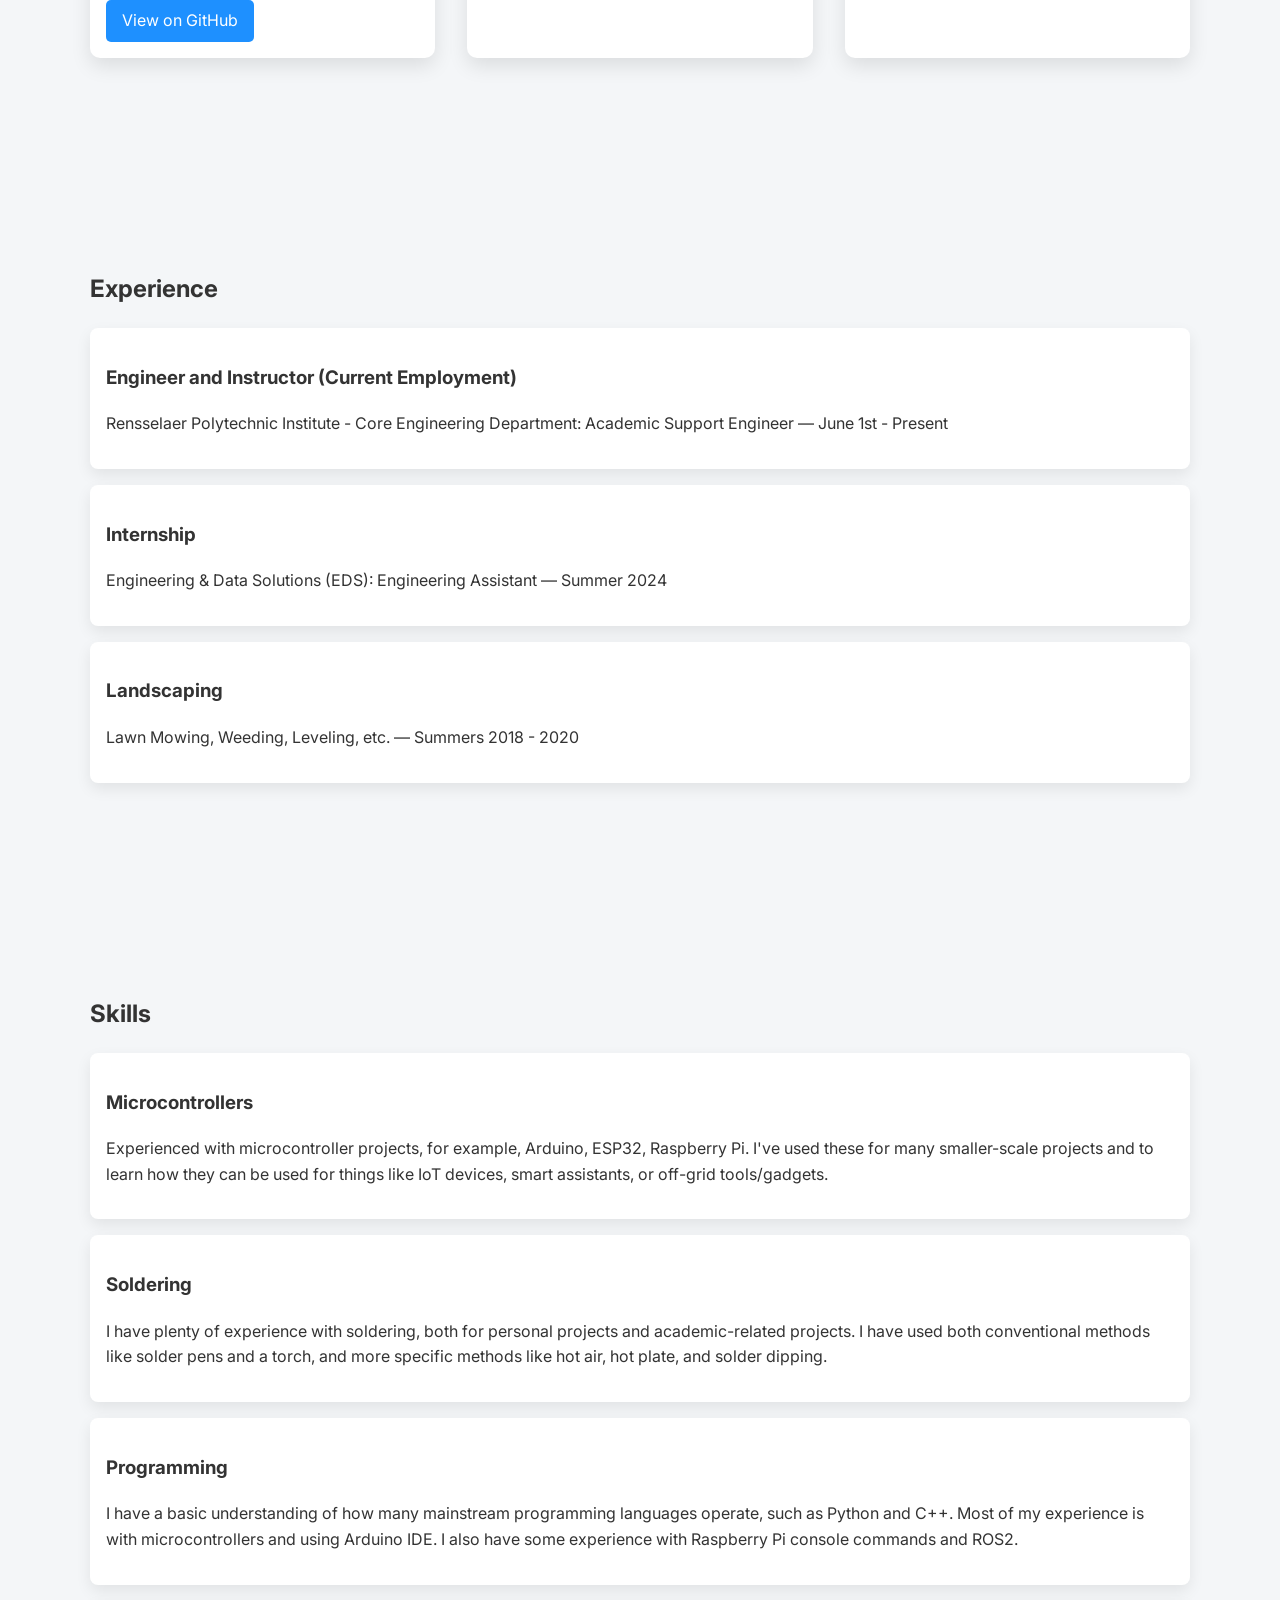
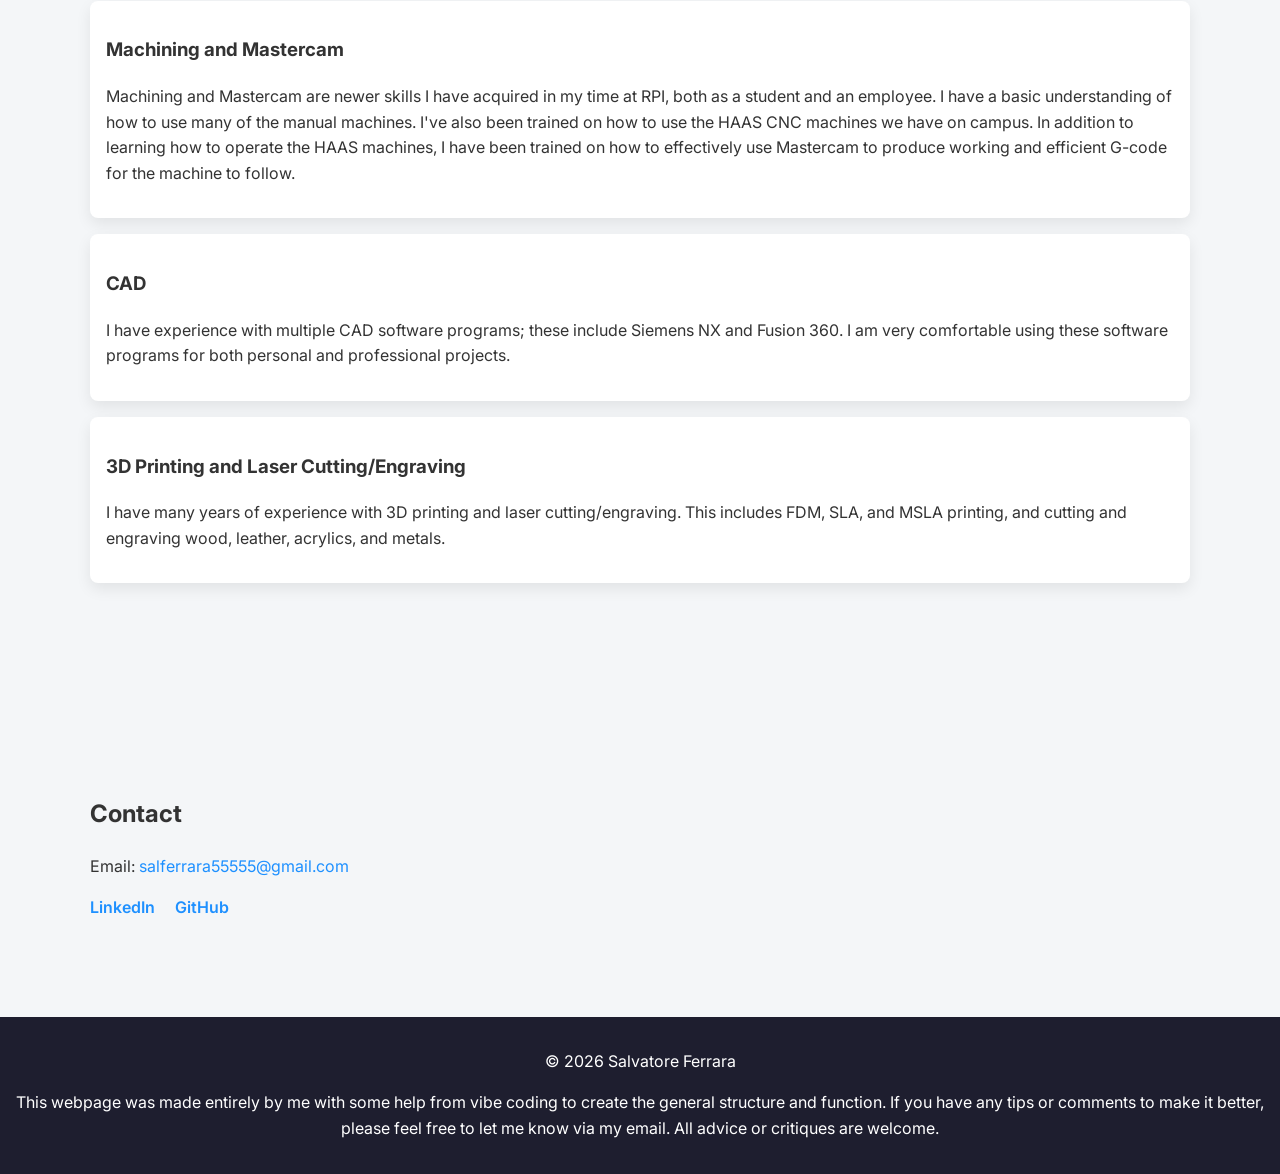
==== commit 5feffbb8: "Update skills section with new content Added new skills section and improved descriptions." ====
--- a/index.html
+++ b/index.html
@@ -87,12 +87,32 @@
       <div class="skills-list">
         <div class="skills-item">
           <h3>Microcontrollers</h3>
-          <p>Experienced with microcontroller projects, for example, Arduino, ESP32, Raspberry Pi. I've used these for many smaller-scale projects and to learn how they can be used for things like IoT devices, smart assistants, or off the grid tools/gadgets.</p>
+          <p>Experienced with microcontroller projects, for example, Arduino, ESP32, Raspberry Pi. I've used these for many smaller-scale projects and to learn how they can be used for things like IoT devices, smart assistants, or off-grid tools/gadgets.</p>
         </div>
         <div class="skills-item">
           <h3>Soldering</h3>
-          <p>I have plenty of experience with soldering, both for personal projects and academic-related projects. I have used both conventional methods like solder pens and torch, and more specific methods like hot air and solder dipping.</p>
+          <p>I have plenty of experience with soldering, both for personal projects and academic-related projects. I have used both conventional methods like solder pens and a torch, and more specific methods like hot air, hot plate, and solder dipping.</p>
         </div>
+        <div class="skills-item">
+          <h3>Programming</h3>
+          <p>I have a basic understanding of how many mainstream programming languages operate, such as Python and C++. Most of my experience is with microcontrollers and using Arduino IDE. I also have some experience with Raspberry Pi console commands and ROS2.</p>
+        </div>
+        <div class="skills-item">
+          <h3>Machining and Mastercam</h3>
+          <p>Machining and Mastercam are newer skills I have acquired in my time at RPI, both as a student and an employee. I have a basic understanding of how to use many of the manual machines. I've also been trained on how to use the HAAS CNC machines we have on campus. In addition to learning how to operate the HAAS machines, I have been trained on how to effectively use Mastercam to produce working and efficient G-code for the machine to follow.</p>
+        </div>
+        <div class="skills-item">
+          <h3>CAD</h3>
+          <p>I have experience with multiple CAD software programs; these include Siemens NX and Fusion 360. I am very comfortable using these software programs for both personal and professional projects.</p>
+        </div>
+        <div class="skills-item">
+          <h3>3D Printing and Laser Cutting/Engraving</h3>
+          <p>I have many years of experience with 3D printing and laser cutting/engraving. This includes FDM, SLA, and MSLA printing, and cutting and engraving wood, leather, acrylics, and metals.</p>
+        <!-- </div>
+        <div class="skills-item">
+          <h3></h3>
+          <p></p>
+        </div> -->
       </div>
     </div>
   </section>
@@ -112,6 +132,7 @@
   <!-- Footer -->
   <footer>
     <p>© 2026 Salvatore Ferrara</p>
+    <p>This webpage was made entirely by me with some help from vibe coding to create the general structure and function. If you have any tips or comments to make it better, please feel free to let me know via my email. All advice or critiques are welcome.</p>
   </footer>
 
   <!-- Scripts -->
